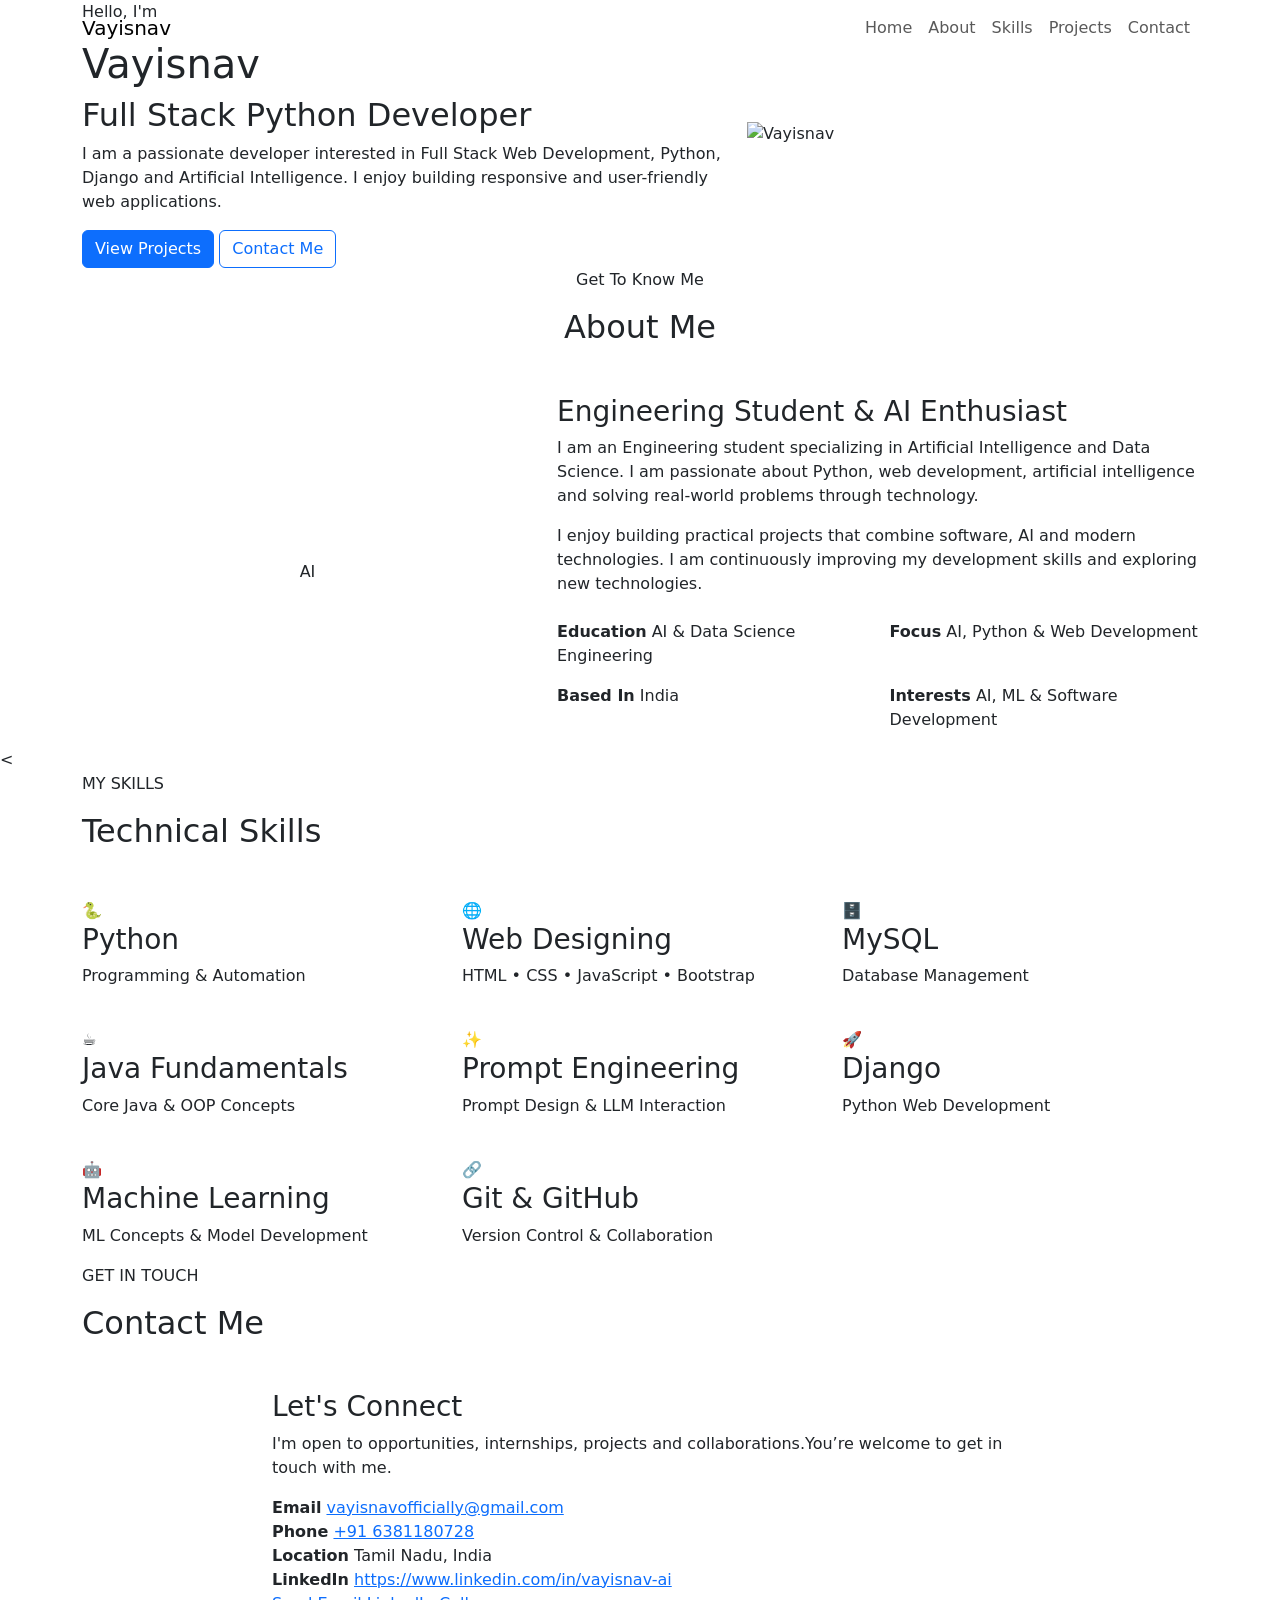
==== index.html @ ccfd6702 "Add files via upload" ====
<!DOCTYPE html>
<html lang="en">

<head>
    <meta charset="UTF-8">
    <meta name="viewport" content="width=device-width, initial-scale=1.0">

    <title>Vayisnav | Portfolio</title>

    <!-- Bootstrap CSS -->
    <link href="https://cdn.jsdelivr.net/npm/bootstrap@5.3.3/dist/css/bootstrap.min.css" rel="stylesheet">

    <!-- Your CSS -->
    <link rel="stylesheet" href="css/style.css">
</head>

<body>

    <!-- Portfolio content will come here -->


    <!-- Bootstrap JavaScript -->
    <script src="https://cdn.jsdelivr.net/npm/bootstrap@5.3.3/dist/js/bootstrap.bundle.min.js"></script>

    <!-- Your JavaScript -->
    <script src="js/script.js"></script>

</body>
    <!-- Navbar -->
<nav class="navbar navbar-expand-lg fixed-top">
    <div class="container">

        <!-- Logo / Name -->
        <a class="navbar-brand" href="#">
            Vayisnav
        </a>

        <!-- Mobile Menu Button -->
        <button class="navbar-toggler" type="button"
                data-bs-toggle="collapse"
                data-bs-target="#navbarNav">

            <span class="navbar-toggler-icon"></span>

        </button>

        <!-- Navigation Links -->
        <div class="collapse navbar-collapse" id="navbarNav">

            <ul class="navbar-nav ms-auto">

                <li class="nav-item">
                    <a class="nav-link" href="#home">Home</a>
                </li>

                <li class="nav-item">
                    <a class="nav-link" href="#about">About</a>
                </li>

                <li class="nav-item">
                    <a class="nav-link" href="#skills">Skills</a>
                </li>

                <li class="nav-item">
    <a class="nav-link" href="projects.html">
        Projects
    </a>
</li>

                <li class="nav-item">
                    <a class="nav-link" href="#contact">Contact</a>
                </li>

            </ul>

        </div>

    </div>
</nav>
<!-- Hero Section -->
<section class="hero-section">

    <div class="container">

        <div class="row align-items-center">

            <!-- Left Side -->

            <div class="col-lg-7">

                <p class="hero-subtitle">
                    Hello, I'm
                </p>

                <h1>
                    Vayisnav
                </h1>

                <h2>
                    Full Stack Python Developer
                </h2>

                <p class="hero-description">
                    I am a passionate developer interested in
                    Full Stack Web Development, Python, Django
                    and Artificial Intelligence. I enjoy building
                    responsive and user-friendly web applications.
                </p>

                <div class="hero-buttons">

                    <a href="projects.html" class="btn btn-primary">
                        View Projects
                    </a>

                    <a href="#contact" class="btn btn-outline-primary">
                        Contact Me
                    </a>

                </div>

            </div>


            <!-- Right Side - Photo -->

            <div class="col-lg-5">

                <div class="hero-image">

                    <img src="css/js/images/profile.JPG"
                         alt="Vayisnav"
                         class="profile-photo">

                </div>

            </div>

        </div>

    </div>

</section>
<!-- About Section -->
<section id="about" class="about-section">

    <div class="container">

        <!-- Section Heading -->
        <div class="section-heading text-center">
            <p class="section-subtitle">Get To Know Me</p>
            <h2>About Me</h2>
        </div>

        <div class="row align-items-center mt-5">

            <!-- About Image -->
            <div class="col-lg-5 text-center mb-4 mb-lg-0">

                <div class="about-image">
                    <div class="about-placeholder">
                        AI
                    </div>
                </div>

            </div>

            <!-- About Content -->
            <div class="col-lg-7">

                <h3>
                    Engineering Student & AI Enthusiast
                </h3>

                <p>
                    I am an Engineering student specializing in
                    Artificial Intelligence and Data Science.
                    I am passionate about Python, web development,
                    artificial intelligence and solving real-world
                    problems through technology.
                </p>

                <p>
                    I enjoy building practical projects that combine
                    software, AI and modern technologies. I am
                    continuously improving my development skills and
                    exploring new technologies.
                </p>

                <!-- Small Information Cards -->
                <div class="row mt-4">

                    <div class="col-md-6 mb-3">
                        <div class="about-info">
                            <strong>Education</strong>
                            <span>AI & Data Science Engineering</span>
                        </div>
                    </div>

                    <div class="col-md-6 mb-3">
                        <div class="about-info">
                            <strong>Focus</strong>
                            <span>AI, Python & Web Development</span>
                        </div>
                    </div>

                    <div class="col-md-6 mb-3">
                        <div class="about-info">
                            <strong>Based In</strong>
                            <span>India</span>
                        </div>
                    </div>

                    <div class="col-md-6 mb-3">
                        <div class="about-info">
                            <strong>Interests</strong>
                            <span>AI, ML & Software Development</span>
                        </div>
                    </div>

                </div>

            </div>

        </div>

    </div>

</section>
<<!-- Skills Section -->
<section id="skills" class="skills-section">

    <div class="container">

        <div class="section-title">
            <p>MY SKILLS</p>
            <h2>Technical Skills</h2>
            <span></span>
        </div>

        <div class="row g-4 mt-4">

            <!-- Python -->
            <div class="col-md-6 col-lg-4">
                <div class="skill-card">
                    <div class="skill-icon">🐍</div>
                    <h3>Python</h3>
                    <p>Programming & Automation</p>
                </div>
            </div>

            <!-- Web Designing -->
            <div class="col-md-6 col-lg-4">
                <div class="skill-card">
                    <div class="skill-icon">🌐</div>
                    <h3>Web Designing</h3>
                    <p>HTML • CSS • JavaScript • Bootstrap</p>
                </div>
            </div>

            <!-- MySQL -->
            <div class="col-md-6 col-lg-4">
                <div class="skill-card">
                    <div class="skill-icon">🗄️</div>
                    <h3>MySQL</h3>
                    <p>Database Management</p>
                </div>
            </div>

            <!-- Java Fundamentals -->
            <div class="col-md-6 col-lg-4">
                <div class="skill-card">
                    <div class="skill-icon">☕</div>
                    <h3>Java Fundamentals</h3>
                    <p>Core Java & OOP Concepts</p>
                </div>
            </div>

            <!-- Prompt Engineering -->
            <div class="col-md-6 col-lg-4">
                <div class="skill-card">
                    <div class="skill-icon">✨</div>
                    <h3>Prompt Engineering</h3>
                    <p>Prompt Design & LLM Interaction</p>
                </div>
            </div>

            <!-- Django -->
            <div class="col-md-6 col-lg-4">
                <div class="skill-card">
                    <div class="skill-icon">🚀</div>
                    <h3>Django</h3>
                    <p>Python Web Development</p>
                </div>
            </div>

            <!-- Machine Learning -->
            <div class="col-md-6 col-lg-4">
                <div class="skill-card">
                    <div class="skill-icon">🤖</div>
                    <h3>Machine Learning</h3>
                    <p>ML Concepts & Model Development</p>
                </div>
            </div>

            <!-- Git & GitHub -->
            <div class="col-md-6 col-lg-4">
                <div class="skill-card">
                    <div class="skill-icon">🔗</div>
                    <h3>Git & GitHub</h3>
                    <p>Version Control & Collaboration</p>
                </div>
            </div>

        </div>

    </div>

</section>
<!-- =========================
     CONTACT SECTION
========================= -->

<section id="contact" class="contact-section">

    <div class="container">

        <div class="section-title">

            <p>GET IN TOUCH</p>

            <h2>Contact Me</h2>

            <span></span>

        </div>


        <div class="row justify-content-center mt-5">

            <div class="col-lg-8">

                <div class="contact-card">

                    <h3>Let's Connect</h3>

                    <p>
                        I'm open to opportunities, internships,
                        projects and collaborations.You’re welcome to get in touch with me.
                    </p>


                    <div class="contact-details">

                        <div class="contact-item">

                            <strong>Email</strong>

                            <a href="vayisnavofficially@gmail.com">
                                vayisnavofficially@gmail.com
                            </a>

                        </div>


                        <div class="contact-item">

                            <strong>Phone</strong>

                            <a href="tel:+916381180728">
                                +91 6381180728
                            </a>

                        </div>


                        <div class="contact-item">

                            <strong>Location</strong>

                            <span>
                                Tamil Nadu, India
                            </span>

                        </div>


                        <div class="contact-item">

                            <strong>LinkedIn</strong>

                            <a href="https://www.linkedin.com/in/vayisnav-ai"
                               target="_blank"
                               rel="noopener noreferrer">
                                https://www.linkedin.com/in/vayisnav-ai
                            </a>

                        </div>

                    </div>


                    <div class="contact-buttons">

    <a href="mailto:vayisnavofficially@gmail.com"
       class="contact-btn">
        Send Email
    </a>

    <a href="https://www.linkedin.com/in/vayisnav-ai/"
       target="_blank"
       rel="noopener noreferrer"
       class="contact-btn outline">
        LinkedIn
    </a>

    <a href="tel:+916381180728"
       class="contact-btn outline">
        Call
    </a>

</div>

                </div>

            </div>

        </div>

    </div>

</section>
</body>
</html>
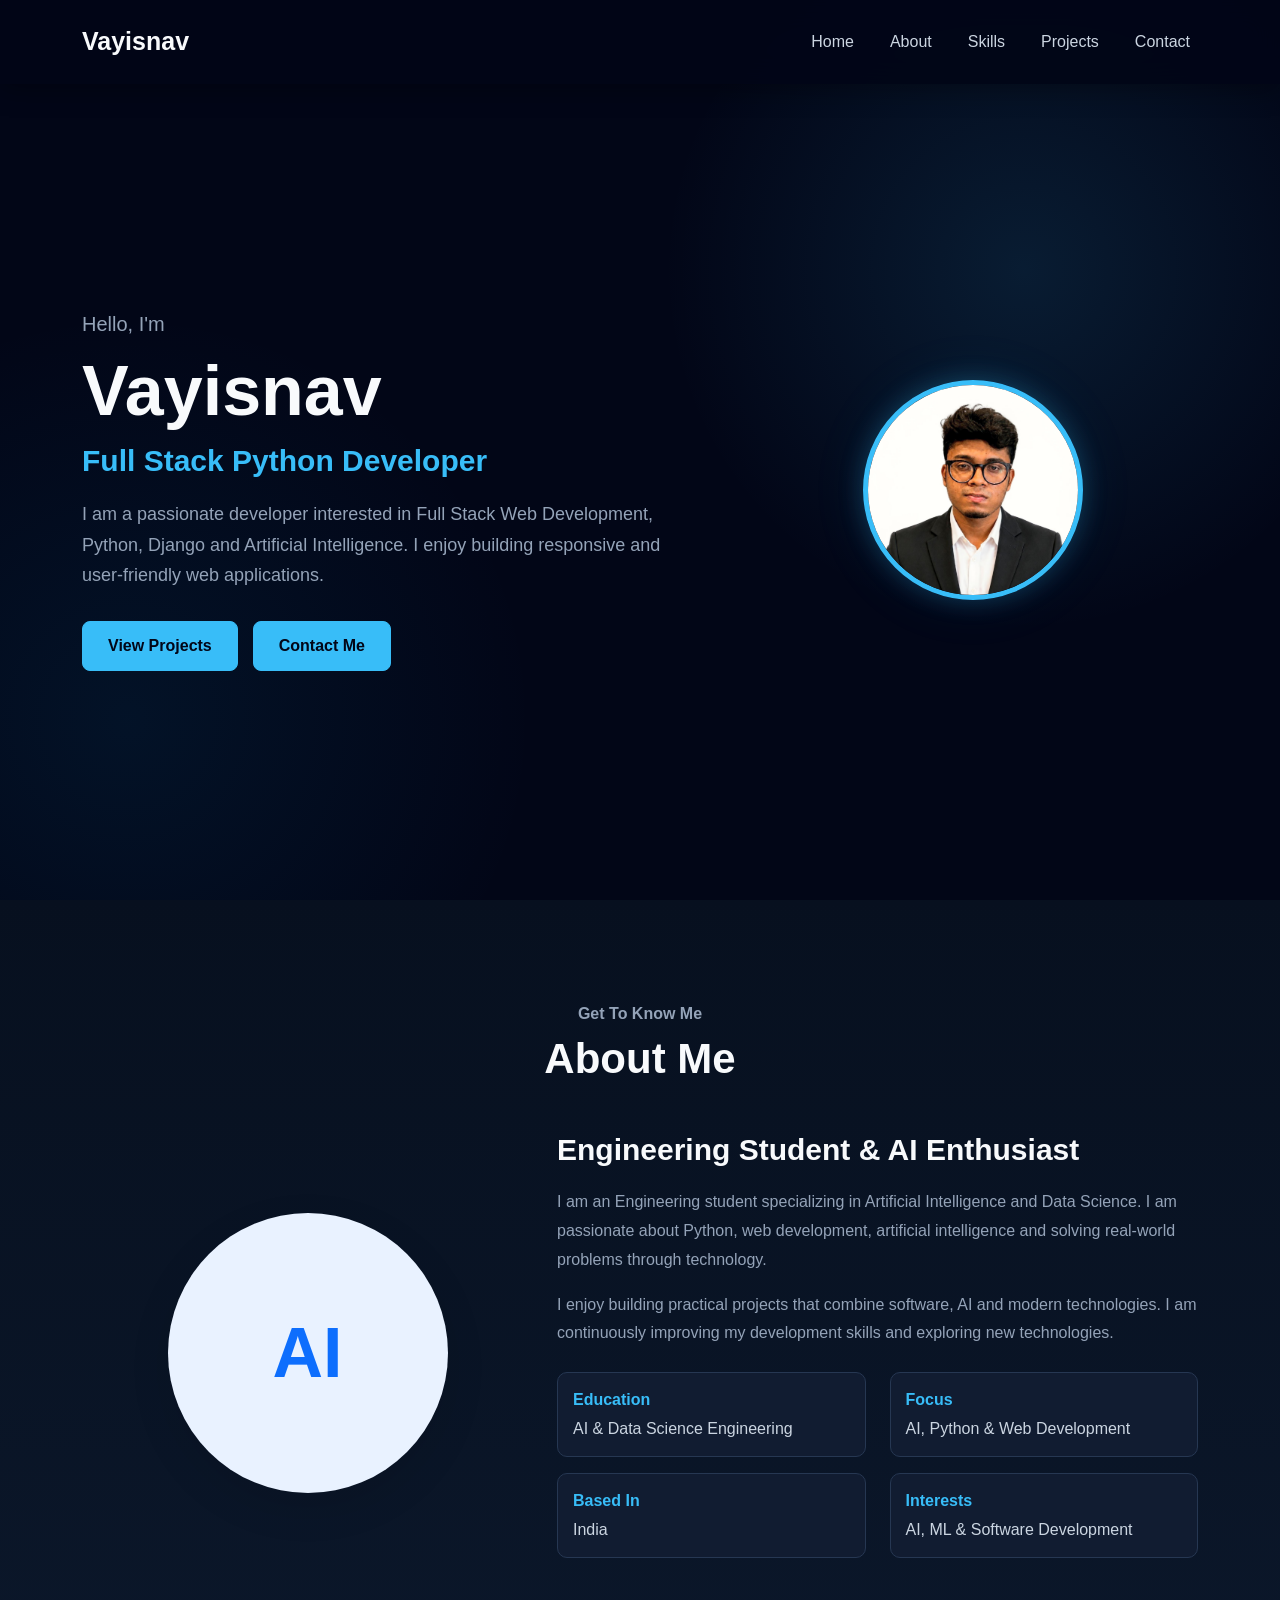
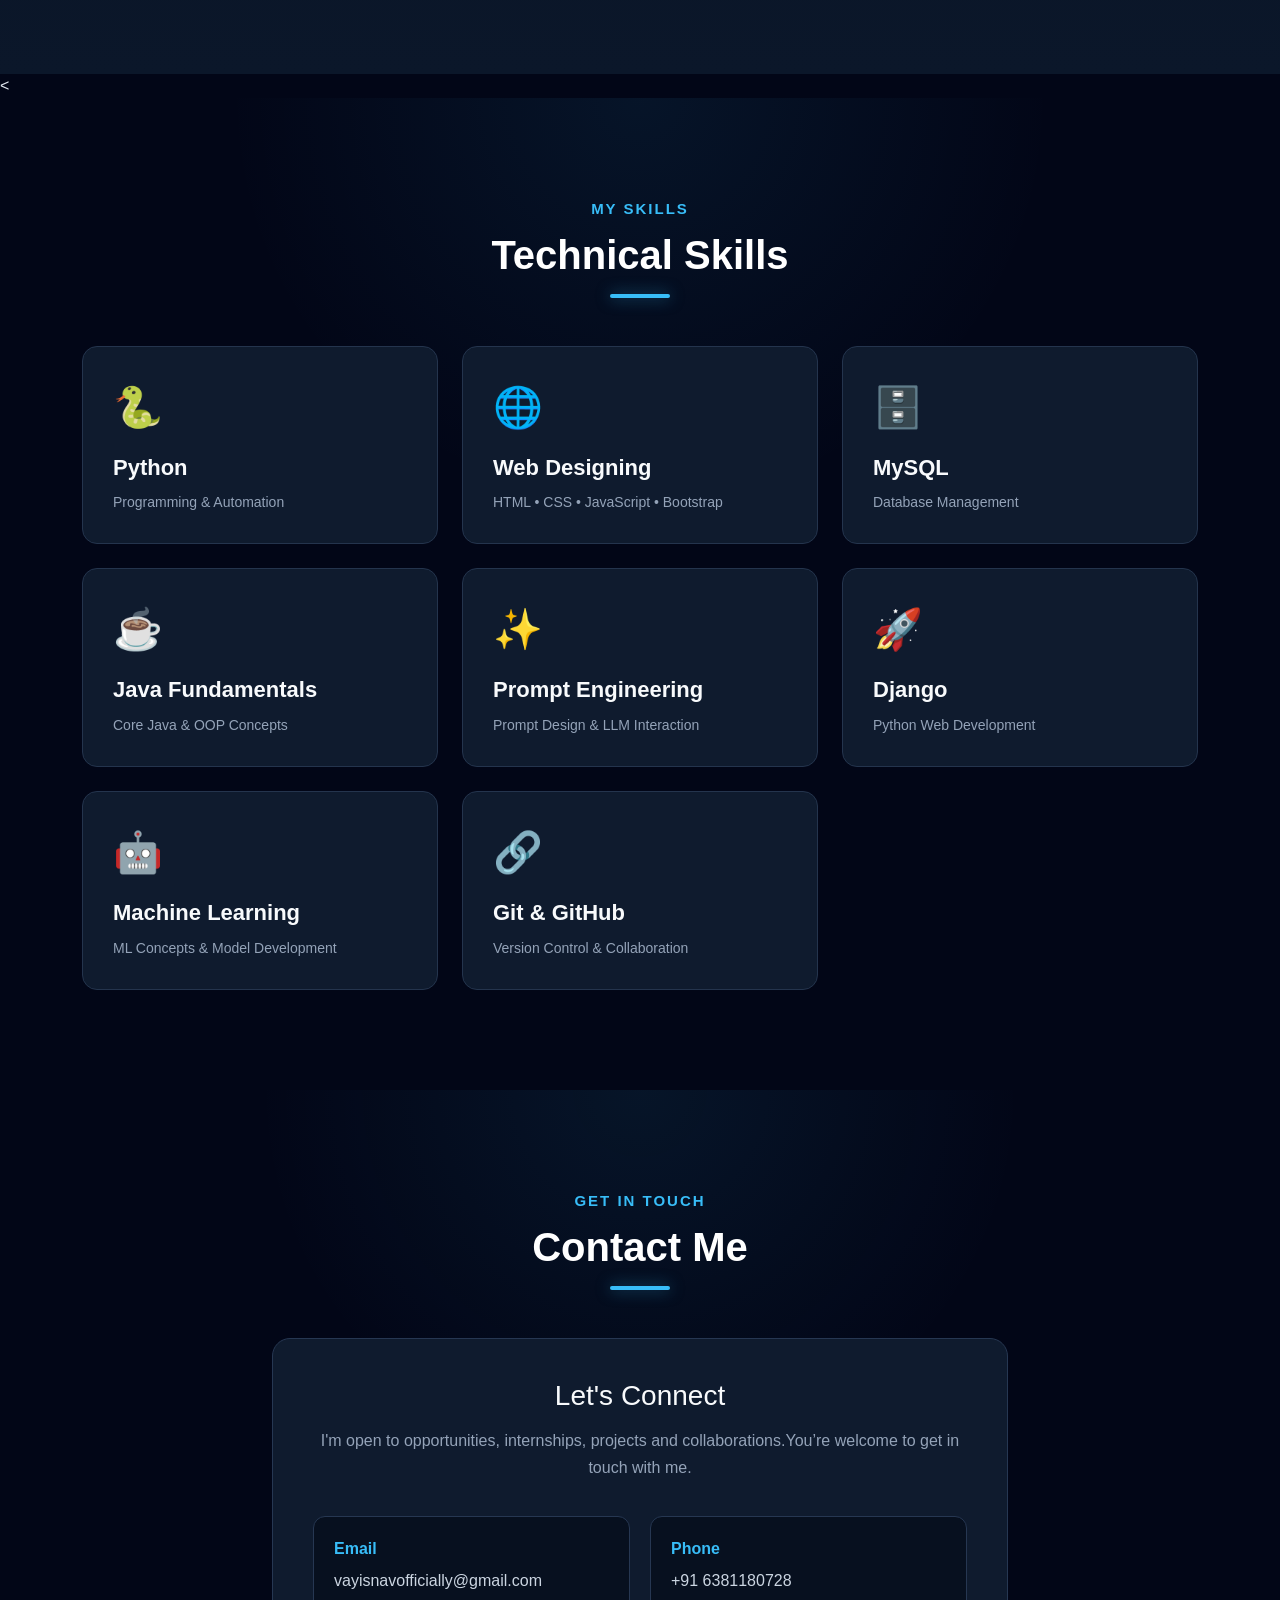
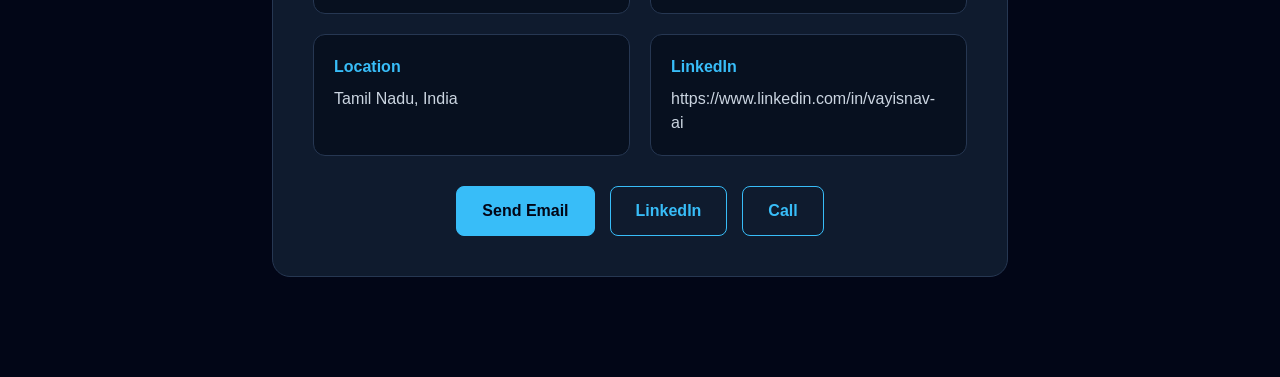
==== commit c56d0295: "Update index.html" ====
--- a/index.html
+++ b/index.html
@@ -128,7 +128,7 @@
 
                 <div class="hero-image">
 
-                    <img src="css/js/images/profile.JPG"
+                    <img src="images/profile.JPG"
                          alt="Vayisnav"
                          class="profile-photo">
 
@@ -431,4 +431,4 @@
 
 </section>
 </body>
-</html>+</html>
--- a/css/style.css
+++ b/css/style.css
@@ -0,0 +1,1897 @@
+/* General */
+body {
+    margin: 0;
+    padding: 0;
+    font-family: Arial, sans-serif;
+}
+
+/* Navbar */
+.navbar {
+    background-color: white;
+    padding: 15px 0;
+    box-shadow: 0 2px 10px rgba(0, 0, 0, 0.08);
+}
+
+/* Logo */
+.navbar-brand {
+    font-size: 25px;
+    font-weight: bold;
+}
+
+/* Navigation links */
+.nav-link {
+    font-size: 16px;
+    margin-left: 20px;
+    font-weight: 500;
+}
+/* =========================
+   HERO SECTION
+========================= */
+
+.hero-section {
+    min-height: 100vh;
+
+    display: flex;
+    align-items: center;
+
+    padding-top: 80px;
+
+    background-color: #f8f9fa;
+}
+
+.hero-subtitle {
+    font-size: 20px;
+    font-weight: 500;
+    margin-bottom: 10px;
+}
+
+.hero-section h1 {
+    font-size: 70px;
+    font-weight: 700;
+    margin-bottom: 10px;
+}
+
+.hero-section h2 {
+    font-size: 30px;
+    font-weight: 600;
+    margin-bottom: 20px;
+}
+
+.hero-description {
+    max-width: 600px;
+
+    font-size: 18px;
+    line-height: 1.7;
+
+    color: #555;
+
+    margin-bottom: 30px;
+}
+
+.hero-buttons {
+    display: flex;
+    gap: 15px;
+}
+
+.hero-buttons .btn {
+    padding: 12px 25px;
+    border-radius: 8px;
+}
+/* =========================
+   ABOUT SECTION
+========================= */
+
+.about-section {
+    padding: 100px 0;
+    background-color: #ffffff;
+}
+
+/* Section heading */
+
+.section-heading {
+    margin-bottom: 20px;
+}
+
+.section-subtitle {
+    color: #0d6efd;
+    font-size: 16px;
+    font-weight: 600;
+    margin-bottom: 5px;
+}
+
+.section-heading h2 {
+    font-size: 42px;
+    font-weight: 700;
+}
+
+/* About image */
+
+.about-image {
+    display: flex;
+    justify-content: center;
+    align-items: center;
+}
+
+.about-placeholder {
+    width: 280px;
+    height: 280px;
+
+    display: flex;
+    justify-content: center;
+    align-items: center;
+
+    border-radius: 50%;
+
+    background-color: #e9f2ff;
+
+    font-size: 70px;
+    font-weight: 700;
+
+    color: #0d6efd;
+
+    box-shadow: 0 15px 40px rgba(0, 0, 0, 0.10);
+}
+
+/* About content */
+
+.about-section h3 {
+    font-size: 30px;
+    font-weight: 700;
+    margin-bottom: 20px;
+}
+
+.about-section p {
+    color: #555;
+    line-height: 1.8;
+    font-size: 16px;
+}
+
+/* Information cards */
+
+.about-info {
+    padding: 15px;
+
+    border-radius: 10px;
+
+    background-color: #f8f9fa;
+
+    transition: 0.3s;
+}
+
+.about-info:hover {
+    transform: translateY(-5px);
+
+    box-shadow: 0 8px 20px rgba(0, 0, 0, 0.08);
+}
+
+.about-info strong {
+    display: block;
+    margin-bottom: 5px;
+}
+
+.about-info span {
+    color: #666;
+}
+/* ============================= */
+/* Skills Section */
+/* ============================= */
+
+.skills-section {
+    padding: 100px 0;
+    background: #0f172a;
+}
+
+/* Section Heading */
+
+.section-title {
+    text-align: center;
+}
+
+.section-title p {
+    color: #38bdf8;
+    font-size: 15px;
+    font-weight: bold;
+    letter-spacing: 2px;
+    margin-bottom: 10px;
+}
+
+.section-title h2 {
+    color: white;
+    font-size: 40px;
+    font-weight: bold;
+}
+
+.section-title span {
+    display: block;
+    width: 60px;
+    height: 4px;
+    background: #38bdf8;
+    margin: 15px auto;
+    border-radius: 5px;
+}
+
+
+/* ============================= */
+/* Skill Cards */
+/* ============================= */
+
+.skill-card {
+    height: 100%;
+    padding: 30px;
+    background: #172033;
+    border: 1px solid #263449;
+    border-radius: 15px;
+    transition: all 0.4s ease;
+    position: relative;
+    overflow: hidden;
+}
+
+
+/* Hover Effect */
+
+.skill-card:hover {
+    transform: translateY(-10px);
+    border-color: #38bdf8;
+    box-shadow: 0 10px 30px rgba(56, 189, 248, 0.15);
+}
+
+
+/* Icon */
+
+.skill-icon {
+    font-size: 40px;
+    margin-bottom: 18px;
+}
+
+
+/* Skill Name */
+
+.skill-card h3 {
+    color: white;
+    font-size: 22px;
+    font-weight: 600;
+    margin-bottom: 10px;
+}
+
+
+/* Description */
+
+.skill-card p {
+    color: #94a3b8;
+    font-size: 14px;
+    line-height: 1.6;
+    margin-bottom: 0;
+}
+
+
+/* ============================= */
+/* Responsive Design */
+/* ============================= */
+
+@media (max-width: 768px) {
+
+    .skills-section {
+        padding: 70px 20px;
+    }
+
+    .section-title h2 {
+        font-size: 32px;
+    }
+
+    .skill-card {
+        padding: 25px;
+    }
+
+}
+/* ============================= */
+/* Projects Section */
+/* ============================= */
+
+.projects-section {
+    padding: 100px 0;
+    background: #111827;
+}
+
+
+/* Project Card */
+
+.project-card {
+    height: 100%;
+    background: #172033;
+    border: 1px solid #263449;
+    border-radius: 18px;
+    overflow: hidden;
+    transition: all 0.4s ease;
+}
+
+.project-card:hover {
+    transform: translateY(-12px);
+    border-color: #38bdf8;
+    box-shadow: 0 15px 40px rgba(56, 189, 248, 0.15);
+}
+
+
+/* Project Image */
+
+.project-image {
+    height: 200px;
+    background: linear-gradient(
+        135deg,
+        #1e293b,
+        #0f172a
+    );
+
+    display: flex;
+    align-items: center;
+    justify-content: center;
+}
+
+
+/* Project Number */
+
+.project-number {
+    font-size: 70px;
+    font-weight: bold;
+    color: rgba(56, 189, 248, 0.15);
+    transition: 0.4s ease;
+}
+
+.project-card:hover .project-number {
+    color: rgba(56, 189, 248, 0.5);
+    transform: scale(1.1);
+}
+
+
+/* Project Content */
+
+.project-content {
+    padding: 25px;
+}
+
+.project-content h3 {
+    color: white;
+    font-size: 22px;
+    margin-bottom: 12px;
+}
+
+.project-content p {
+    color: #94a3b8;
+    font-size: 14px;
+    line-height: 1.7;
+}
+
+
+/* Technologies */
+
+.project-tech {
+    display: flex;
+    flex-wrap: wrap;
+    gap: 8px;
+    margin-top: 20px;
+}
+
+.project-tech span {
+    padding: 6px 12px;
+    background: #0f172a;
+    color: #38bdf8;
+    border-radius: 20px;
+    font-size: 12px;
+    border: 1px solid #263449;
+}
+
+
+/* Mobile */
+
+@media (max-width: 768px) {
+
+    .projects-section {
+        padding: 70px 20px;
+    }
+
+    .project-image {
+        height: 170px;
+    }
+
+}
+/* ============================= */
+/* Projects Page */
+/* ============================= */
+/* ============================= */
+/* PROJECTS PAGE */
+/* ============================= */
+
+.projects-page {
+    min-height: 100vh;
+    padding: 130px 0 80px;
+    background: #0b1120;
+    color: white;
+}
+
+/* ============================= */
+/* PROJECTS HEADING */
+/* ============================= */
+
+.projects-heading {
+    text-align: center;
+    margin-bottom: 60px;
+}
+
+.projects-label {
+    color: #38bdf8;
+    font-size: 15px;
+    font-weight: 700;
+    letter-spacing: 3px;
+    margin-bottom: 12px;
+}
+
+.projects-heading h1 {
+    color: #f8fafc;
+    font-size: 52px;
+    font-weight: 700;
+    margin-bottom: 15px;
+}
+
+.projects-heading span {
+    display: block;
+    width: 70px;
+    height: 4px;
+    background: #38bdf8;
+    margin: 20px auto;
+    border-radius: 10px;
+}
+
+.projects-intro {
+    max-width: 700px;
+    margin: 0 auto;
+    color: #94a3b8;
+    font-size: 17px;
+    line-height: 1.7;
+}
+
+/* ============================= */
+/* PROJECT CARD */
+/* ============================= */
+
+.project-card {
+    height: 100%;
+    background: #111c31;
+    border: 1px solid #263752;
+    border-radius: 20px;
+    overflow: hidden;
+    transition: all 0.4s ease;
+    position: relative;
+}
+
+/* Hover */
+
+.project-card:hover {
+    transform: translateY(-12px);
+    border-color: #38bdf8;
+    box-shadow: 0 20px 50px rgba(56, 189, 248, 0.15);
+}
+
+/* ============================= */
+/* PROJECT TOP */
+/* ============================= */
+
+.project-image {
+    height: 190px;
+    background: linear-gradient(
+        135deg,
+        #17243a,
+        #0f172a
+    );
+
+    display: flex;
+    align-items: center;
+    justify-content: center;
+
+    position: relative;
+    overflow: hidden;
+}
+
+/* Glow */
+
+.project-image::before {
+    content: "";
+    position: absolute;
+    width: 180px;
+    height: 180px;
+    background: #38bdf8;
+    opacity: 0.08;
+    border-radius: 50%;
+    filter: blur(30px);
+    transition: 0.4s ease;
+}
+
+.project-card:hover .project-image::before {
+    transform: scale(1.5);
+    opacity: 0.15;
+}
+
+/* Number */
+
+.project-number {
+    font-size: 80px;
+    font-weight: 800;
+    color: rgba(56, 189, 248, 0.18);
+    transition: 0.4s ease;
+    position: relative;
+    z-index: 2;
+}
+
+.project-card:hover .project-number {
+    color: rgba(56, 189, 248, 0.6);
+    transform: scale(1.1);
+}
+
+/* ============================= */
+/* PROJECT CONTENT */
+/* ============================= */
+
+.project-content {
+    padding: 30px;
+}
+
+.project-content h2 {
+    color: #f8fafc;
+    font-size: 25px;
+    font-weight: 600;
+    margin-bottom: 15px;
+}
+
+.project-content p {
+    color: #94a3b8;
+    font-size: 15px;
+    line-height: 1.8;
+    margin-bottom: 0;
+}
+
+/* ============================= */
+/* TECHNOLOGIES */
+/* ============================= */
+
+.project-tech {
+    display: flex;
+    flex-wrap: wrap;
+    gap: 9px;
+    margin-top: 22px;
+}
+
+.project-tech span {
+    padding: 7px 13px;
+    background: #0b1426;
+    color: #38bdf8;
+    border: 1px solid #263752;
+    border-radius: 25px;
+    font-size: 12px;
+    transition: 0.3s ease;
+}
+
+.project-tech span:hover {
+    background: #38bdf8;
+    color: #0b1120;
+    border-color: #38bdf8;
+    transform: translateY(-3px);
+}
+
+/* ============================= */
+/* NAVBAR */
+/* ============================= */
+
+.navbar {
+    background: rgba(255, 255, 255, 0.96);
+    backdrop-filter: blur(10px);
+    padding: 18px 0;
+    box-shadow: 0 2px 15px rgba(0, 0, 0, 0.08);
+    z-index: 1000;
+}
+
+.navbar-brand {
+    font-size: 25px;
+    font-weight: 700;
+    color: #111827 !important;
+}
+
+.navbar-brand span {
+    color: #38bdf8;
+}
+
+.nav-link {
+    font-size: 16px;
+    margin-left: 20px;
+    font-weight: 500;
+    color: #374151 !important;
+    transition: 0.3s ease;
+}
+
+.nav-link:hover,
+.nav-link.active {
+    color: #0ea5e9 !important;
+}
+
+/* ============================= */
+/* RESPONSIVE */
+/* ============================= */
+
+@media (max-width: 768px) {
+
+    .projects-page {
+        padding: 110px 20px 60px;
+    }
+
+    .projects-heading {
+        margin-bottom: 40px;
+    }
+
+    .projects-heading h1 {
+        font-size: 38px;
+    }
+
+    .projects-intro {
+        font-size: 15px;
+    }
+
+    .project-image {
+        height: 160px;
+    }
+
+    .project-number {
+        font-size: 65px;
+    }
+
+    .project-content {
+        padding: 25px;
+    }
+
+    .project-content h2 {
+        font-size: 22px;
+    }
+}
+/* Clickable project cards */
+
+.project-link {
+    text-decoration: none;
+    color: inherit;
+    display: block;
+}
+
+.project-link:hover {
+    color: inherit;
+}
+
+.project-link .project-card {
+    cursor: pointer;
+}
+/* =================================
+   PROJECT DETAIL PAGE
+================================= */
+
+.project-details {
+    min-height: 100vh;
+    padding: 140px 0 80px;
+    background: #0b1120;
+    color: white;
+}
+
+.project-detail-header {
+    text-align: center;
+    margin-bottom: 70px;
+}
+
+.project-label {
+    color: #38bdf8;
+    font-size: 14px;
+    font-weight: 700;
+    letter-spacing: 3px;
+}
+
+.project-detail-header h1 {
+    font-size: 60px;
+    font-weight: 700;
+    margin: 15px 0;
+    color: #f8fafc;
+}
+
+.project-detail-header p:last-child {
+    color: #94a3b8;
+    font-size: 20px;
+}
+
+
+/* Detail Sections */
+
+.detail-section {
+    background: #111c31;
+    border: 1px solid #263449;
+    border-radius: 18px;
+    padding: 35px;
+    margin-bottom: 30px;
+    transition: 0.4s ease;
+}
+
+.detail-section:hover {
+    transform: translateY(-5px);
+    border-color: #38bdf8;
+    box-shadow: 0 15px 40px rgba(56, 189, 248, 0.08);
+}
+
+.detail-section h2 {
+    color: #38bdf8;
+    font-size: 27px;
+    margin-bottom: 20px;
+}
+
+.detail-section p {
+    color: #94a3b8;
+    font-size: 16px;
+    line-height: 1.8;
+}
+
+
+/* Features */
+
+.detail-section ul {
+    padding-left: 20px;
+}
+
+.detail-section li {
+    color: #cbd5e1;
+    margin-bottom: 12px;
+}
+
+
+/* Technologies */
+
+.detail-tech {
+    display: flex;
+    flex-wrap: wrap;
+    gap: 10px;
+}
+
+.detail-tech span {
+    padding: 8px 15px;
+    border: 1px solid #263449;
+    border-radius: 25px;
+    color: #38bdf8;
+    background: #0b1426;
+    transition: 0.3s;
+}
+
+.detail-tech span:hover {
+    background: #38bdf8;
+    color: #0b1120;
+}
+
+
+/* Process */
+
+.process {
+    display: grid;
+    grid-template-columns: repeat(2, 1fr);
+    gap: 25px;
+}
+
+.process > div {
+    padding: 25px;
+    background: #0b1426;
+    border: 1px solid #263449;
+    border-radius: 15px;
+}
+
+.process strong {
+    color: #38bdf8;
+    font-size: 25px;
+}
+
+.process h3 {
+    color: white;
+    margin: 10px 0;
+    font-size: 20px;
+}
+
+
+/* Back button */
+
+.back-projects {
+    display: inline-block;
+    margin-top: 20px;
+    padding: 12px 22px;
+    border: 1px solid #38bdf8;
+    border-radius: 25px;
+    color: #38bdf8;
+    text-decoration: none;
+    transition: 0.3s;
+}
+
+.back-projects:hover {
+    background: #38bdf8;
+    color: #0b1120;
+}
+
+
+/* Mobile */
+
+@media (max-width: 768px) {
+
+    .project-detail-header h1 {
+        font-size: 42px;
+    }
+
+    .process {
+        grid-template-columns: 1fr;
+    }
+
+    .detail-section {
+        padding: 25px;
+    }
+
+}
+/* =================================
+   PROJECT CARD ANIMATION
+================================= */
+
+.project-link {
+    display: block;
+    text-decoration: none;
+    color: inherit;
+}
+
+.project-link:hover {
+    color: inherit;
+    text-decoration: none;
+}
+
+.projects-page .project-card {
+    height: 100%;
+    background: #172033;
+    border: 1px solid #263449;
+    border-radius: 20px;
+    overflow: hidden;
+    transition: transform 0.4s ease,
+                box-shadow 0.4s ease,
+                border-color 0.4s ease;
+    cursor: pointer;
+}
+
+.projects-page .project-card:hover {
+    transform: translateY(-12px);
+    border-color: #38bdf8;
+    box-shadow: 0 20px 45px rgba(56, 189, 248, 0.18);
+}
+
+
+/* Project image */
+
+.projects-page .project-image {
+    height: 190px;
+    background: linear-gradient(
+        135deg,
+        #1e293b,
+        #0f172a
+    );
+
+    display: flex;
+    align-items: center;
+    justify-content: center;
+
+    position: relative;
+    overflow: hidden;
+}
+
+
+/* Glow animation */
+
+.projects-page .project-image::before {
+    content: "";
+    position: absolute;
+
+    width: 180px;
+    height: 180px;
+
+    border-radius: 50%;
+
+    background: #38bdf8;
+
+    opacity: 0.08;
+
+    filter: blur(30px);
+
+    transition: all 0.5s ease;
+}
+
+.projects-page .project-card:hover
+.project-image::before {
+    transform: scale(1.6);
+    opacity: 0.2;
+}
+
+
+/* Project number */
+
+.projects-page .project-number {
+    position: relative;
+    z-index: 2;
+
+    font-size: 80px;
+    font-weight: 800;
+
+    color: rgba(56, 189, 248, 0.18);
+
+    transition: all 0.5s ease;
+}
+
+.projects-page .project-card:hover
+.project-number {
+    color: rgba(56, 189, 248, 0.6);
+    transform: scale(1.12);
+}
+
+
+/* Project title */
+
+.projects-page .project-content h2 {
+    transition: color 0.3s ease;
+}
+
+.projects-page .project-card:hover
+.project-content h2 {
+    color: #38bdf8;
+}
+
+
+/* Technology animation */
+
+.projects-page .project-tech span {
+    transition: all 0.3s ease;
+}
+
+.projects-page .project-card:hover
+.project-tech span {
+    transform: translateY(-3px);
+}
+/* Make all project cards equal height */
+
+.projects-page .project-card {
+    height: 100%;
+    display: flex;
+    flex-direction: column;
+}
+
+.projects-page .project-content {
+    flex: 1;
+}
+
+/* Keep project cards visually consistent */
+
+.projects-page .project-image {
+    height: 200px;
+    flex-shrink: 0;
+}
+
+.projects-page .project-content {
+    min-height: 280px;
+}
+
+/* Project 3 technology tags */
+
+.projects-page .project-tech {
+    display: flex;
+    flex-wrap: wrap;
+    gap: 8px;
+}
+/* =========================================
+   PROJECT 3 ONLY - HEART DISEASE
+   Same animation as Project 1 & 2
+========================================= */
+
+/* Project 3 card */
+.projects-page .row > .col-md-6:nth-child(3) .project-card {
+    height: 100%;
+    min-height: 520px;
+    background: #172033;
+    border: 1px solid #263449;
+    border-radius: 20px;
+    overflow: hidden;
+    transition: transform 0.4s ease,
+                box-shadow 0.4s ease,
+                border-color 0.4s ease;
+    cursor: pointer;
+}
+
+/* Project 3 hover animation */
+.projects-page .row > .col-md-6:nth-child(3) .project-card:hover {
+    transform: translateY(-12px);
+    border-color: #38bdf8;
+    box-shadow: 0 20px 45px rgba(56, 189, 248, 0.18);
+}
+
+/* Project 3 top image */
+.projects-page .row > .col-md-6:nth-child(3) .project-image {
+    height: 200px;
+    background: linear-gradient(
+        135deg,
+        #1e293b,
+        #0f172a
+    );
+
+    display: flex;
+    align-items: center;
+    justify-content: center;
+
+    position: relative;
+    overflow: hidden;
+}
+
+/* Project 3 glow animation */
+.projects-page .row > .col-md-6:nth-child(3) .project-image::before {
+    content: "";
+    position: absolute;
+
+    width: 180px;
+    height: 180px;
+
+    border-radius: 50%;
+
+    background: #38bdf8;
+    opacity: 0.08;
+
+    filter: blur(30px);
+
+    transition: all 0.5s ease;
+}
+
+/* Glow expands on hover */
+.projects-page .row > .col-md-6:nth-child(3) .project-card:hover
+.project-image::before {
+    transform: scale(1.6);
+    opacity: 0.2;
+}
+
+/* Project 3 number */
+.projects-page .row > .col-md-6:nth-child(3) .project-number {
+    position: relative;
+    z-index: 2;
+
+    font-size: 80px;
+    font-weight: 800;
+
+    color: rgba(56, 189, 248, 0.18);
+
+    transition: all 0.5s ease;
+}
+
+/* Number animation */
+.projects-page .row > .col-md-6:nth-child(3) .project-card:hover
+.project-number {
+    color: rgba(56, 189, 248, 0.6);
+    transform: scale(1.12);
+}
+
+/* Project 3 title animation */
+.projects-page .row > .col-md-6:nth-child(3) .project-content h2 {
+    color: #f8fafc;
+    transition: color 0.3s ease;
+}
+
+.projects-page .row > .col-md-6:nth-child(3) .project-card:hover
+.project-content h2 {
+    color: #38bdf8;
+}
+
+/* Project 3 technology animation */
+.projects-page .row > .col-md-6:nth-child(3) .project-tech span {
+    transition: all 0.3s ease;
+}
+
+.projects-page .row > .col-md-6:nth-child(3) .project-card:hover
+.project-tech span {
+    transform: translateY(-3px);
+}
+
+/* Project 3 content */
+.projects-page .row > .col-md-6:nth-child(3) .project-content {
+    padding: 30px;
+    min-height: 280px;
+}
+
+/* Project 3 title */
+.projects-page .row > .col-md-6:nth-child(3) .project-content h2 {
+    font-size: 25px;
+    font-weight: 600;
+    margin-bottom: 15px;
+}
+
+/* Project 3 description */
+.projects-page .row > .col-md-6:nth-child(3) .project-content p {
+    color: #94a3b8;
+    font-size: 15px;
+    line-height: 1.8;
+}
+
+/* Project 3 technology tags */
+.projects-page .row > .col-md-6:nth-child(3) .project-tech {
+    display: flex;
+    flex-wrap: wrap;
+    gap: 9px;
+    margin-top: 22px;
+}
+
+.projects-page .row > .col-md-6:nth-child(3) .project-tech span {
+    padding: 7px 13px;
+    background: #0b1426;
+    color: #38bdf8;
+    border: 1px solid #263752;
+    border-radius: 25px;
+    font-size: 12px;
+}
+
+/* Mobile */
+@media (max-width: 768px) {
+
+    .projects-page .row > .col-md-6:nth-child(3) .project-image {
+        height: 160px;
+    }
+
+    .projects-page .row > .col-md-6:nth-child(3) .project-number {
+        font-size: 65px;
+    }
+
+    .projects-page .row > .col-md-6:nth-child(3) .project-content {
+        padding: 25px;
+    }
+
+}
+/* =================================
+   PROJECT CARD ANIMATION
+================================= */
+
+.project-link {
+    display: block;
+    height: 100%;
+    text-decoration: none;
+    color: inherit;
+}
+
+.project-link:hover {
+    text-decoration: none;
+    color: inherit;
+}
+
+.projects-page .project-card {
+    height: 100%;
+    cursor: pointer;
+    transition:
+        transform 0.4s ease,
+        box-shadow 0.4s ease,
+        border-color 0.4s ease;
+
+    will-change: transform;
+}
+
+.projects-page .project-card:hover {
+    transform: translateY(-12px);
+    border-color: #38bdf8;
+    box-shadow:
+        0 20px 45px rgba(56, 189, 248, 0.20);
+}
+
+
+/* Number animation */
+
+.projects-page .project-number {
+    transition:
+        transform 0.5s ease,
+        color 0.5s ease;
+}
+
+.projects-page .project-card:hover .project-number {
+    transform: scale(1.15);
+    color: rgba(56, 189, 248, 0.55);
+}
+
+
+/* Image glow */
+
+.projects-page .project-image {
+    position: relative;
+    overflow: hidden;
+}
+
+.projects-page .project-image::before {
+    content: "";
+    position: absolute;
+
+    width: 180px;
+    height: 180px;
+
+    border-radius: 50%;
+
+    background: #38bdf8;
+
+    opacity: 0;
+    filter: blur(45px);
+
+    transition:
+        opacity 0.5s ease,
+        transform 0.5s ease;
+}
+
+.projects-page .project-card:hover
+.project-image::before {
+
+    opacity: 0.15;
+    transform: scale(1.4);
+}
+/* =========================
+   CONTACT SECTION
+========================= */
+
+html {
+    scroll-behavior: smooth;
+}
+
+.contact-section {
+    padding: 100px 0;
+    background: #0f172a;
+}
+
+
+/* Heading */
+
+.contact-section .section-title {
+    text-align: center;
+}
+
+.contact-section .section-title p {
+    color: #38bdf8;
+    font-size: 15px;
+    font-weight: bold;
+    letter-spacing: 2px;
+    margin-bottom: 10px;
+}
+
+.contact-section .section-title h2 {
+    color: white;
+    font-size: 40px;
+    font-weight: bold;
+}
+
+.contact-section .section-title span {
+    display: block;
+    width: 60px;
+    height: 4px;
+    background: #38bdf8;
+    margin: 15px auto;
+    border-radius: 5px;
+}
+
+
+/* Contact Card */
+
+.contact-card {
+    background: #172033;
+    border: 1px solid #263449;
+    border-radius: 18px;
+    padding: 40px;
+    text-align: center;
+    transition: all 0.4s ease;
+}
+
+.contact-card:hover {
+    transform: translateY(-8px);
+    border-color: #38bdf8;
+    box-shadow: 0 15px 40px rgba(56, 189, 248, 0.15);
+}
+
+
+/* Heading */
+
+.contact-card h3 {
+    color: white;
+    font-size: 28px;
+    margin-bottom: 15px;
+}
+
+.contact-card > p {
+    color: #94a3b8;
+    line-height: 1.7;
+    margin-bottom: 35px;
+}
+
+
+/* Contact Details */
+
+.contact-details {
+    display: grid;
+    grid-template-columns: repeat(2, 1fr);
+    gap: 20px;
+    text-align: left;
+}
+
+.contact-item {
+    background: #0f172a;
+    border: 1px solid #263449;
+    border-radius: 12px;
+    padding: 20px;
+    transition: 0.3s ease;
+}
+
+.contact-item:hover {
+    border-color: #38bdf8;
+    transform: translateY(-5px);
+}
+
+.contact-item strong {
+    display: block;
+    color: #38bdf8;
+    margin-bottom: 8px;
+}
+
+.contact-item span,
+.contact-item a {
+    color: #e2e8f0;
+    text-decoration: none;
+}
+
+.contact-item a:hover {
+    color: #38bdf8;
+}
+
+
+/* Buttons */
+
+.contact-buttons {
+    display: flex;
+    justify-content: center;
+    gap: 15px;
+    margin-top: 30px;
+}
+
+.contact-btn {
+    padding: 12px 25px;
+    background: #38bdf8;
+    color: #0f172a;
+    border-radius: 8px;
+    text-decoration: none;
+    font-weight: 600;
+    transition: 0.3s ease;
+}
+
+.contact-btn:hover {
+    transform: translateY(-3px);
+    box-shadow: 0 8px 20px rgba(56, 189, 248, 0.25);
+    color: #0f172a;
+}
+
+.contact-btn.outline {
+    background: transparent;
+    color: #38bdf8;
+    border: 1px solid #38bdf8;
+}
+
+.contact-btn.outline:hover {
+    background: #38bdf8;
+    color: #0f172a;
+}
+
+
+/* Mobile */
+
+@media (max-width: 768px) {
+
+    .contact-section {
+        padding: 70px 20px;
+    }
+
+    .contact-section .section-title h2 {
+        font-size: 32px;
+    }
+
+    .contact-card {
+        padding: 25px;
+    }
+
+    .contact-details {
+        grid-template-columns: 1fr;
+    }
+
+    .contact-buttons {
+        flex-direction: column;
+    }
+
+}
+/* =========================
+   HERO PROFILE IMAGE
+========================= */
+
+.hero-image {
+    display: flex;
+    justify-content: center;
+    align-items: center;
+}
+
+.profile-photo {
+    width: 220px;
+    height: 220px;
+
+    object-fit: cover;
+
+    border-radius: 50%;
+
+    border: 5px solid #38bdf8;
+
+    box-shadow:
+        0 0 30px rgba(56, 189, 248, 0.25);
+
+    transition: all 0.5s ease;
+}
+
+
+/* Hover Animation */
+
+.profile-photo:hover {
+    transform: scale(1.05);
+
+    box-shadow:
+        0 0 50px rgba(56, 189, 248, 0.45);
+}
+
+
+/* Floating Animation */
+
+.hero-image {
+    animation: profileFloat 4s ease-in-out infinite;
+}
+
+@keyframes profileFloat {
+
+    0% {
+        transform: translateY(0);
+    }
+
+    50% {
+        transform: translateY(-12px);
+    }
+
+    100% {
+        transform: translateY(0);
+    }
+
+}
+
+
+/* Mobile */
+
+@media (max-width: 768px) {
+
+    .hero-section {
+        text-align: center;
+    }
+
+    .hero-buttons {
+        justify-content: center;
+    }
+
+    .hero-image {
+        margin-top: 50px;
+    }
+
+    .profile-photo {
+        width: 260px;
+        height: 260px;
+    }
+
+}
+/* =========================================
+   NEW DARK COLOR THEME
+   Only changes colors - layout stays same
+========================================= */
+
+/* Main page */
+body {
+    background: #020617;
+    color: #e2e8f0;
+}
+
+/* Navbar */
+.navbar {
+    background: rgba(2, 6, 23, 0.92);
+    backdrop-filter: blur(15px);
+    box-shadow: 0 4px 25px rgba(0, 0, 0, 0.35);
+}
+
+.navbar-brand {
+    color: #f8fafc !important;
+}
+
+.navbar-brand span {
+    color: #38bdf8;
+}
+
+.nav-link {
+    color: #cbd5e1 !important;
+}
+
+.nav-link:hover,
+.nav-link.active {
+    color: #38bdf8 !important;
+}
+
+
+/* =========================================
+   HERO
+========================================= */
+
+.hero-section {
+    background:
+        radial-gradient(circle at 80% 30%, rgba(56, 189, 248, 0.12), transparent 30%),
+        radial-gradient(circle at 10% 80%, rgba(14, 165, 233, 0.08), transparent 30%),
+        #020617;
+    color: #f8fafc;
+}
+
+/* Hero heading */
+.hero-section h1 {
+    color: #f8fafc;
+}
+
+.hero-section h2 {
+    color: #38bdf8;
+}
+
+.hero-subtitle {
+    color: #94a3b8;
+}
+
+.hero-description {
+    color: #94a3b8;
+}
+
+
+/* Hero buttons */
+.hero-buttons .btn {
+    background: #38bdf8;
+    color: #020617;
+    border: 1px solid #38bdf8;
+    font-weight: 600;
+    transition: all 0.3s ease;
+}
+
+.hero-buttons .btn:hover {
+    background: transparent;
+    color: #38bdf8;
+    border-color: #38bdf8;
+    transform: translateY(-4px);
+    box-shadow: 0 10px 30px rgba(56, 189, 248, 0.25);
+}
+
+
+/* =========================================
+   ABOUT
+========================================= */
+
+.about-section {
+    background:
+        linear-gradient(
+            180deg,
+            #07101f 0%,
+            #0b172a 100%
+        );
+    color: #e2e8f0;
+}
+
+.section-heading h2 {
+    color: #f8fafc;
+}
+
+.section-subtitle {
+    color: #38bdf8;
+}
+
+.about-section h3 {
+    color: #f8fafc;
+}
+
+.about-section p {
+    color: #94a3b8;
+}
+
+
+/* About information cards */
+.about-info {
+    background: #111c31;
+    border: 1px solid #263752;
+    color: #e2e8f0;
+    transition: all 0.35s ease;
+}
+
+.about-info:hover {
+    background: #16243a;
+    border-color: #38bdf8;
+    box-shadow: 0 10px 30px rgba(56, 189, 248, 0.12);
+    transform: translateY(-6px);
+}
+
+.about-info strong {
+    color: #38bdf8;
+}
+
+.about-info span {
+    color: #cbd5e1;
+}
+
+
+/* =========================================
+   PROFILE PHOTO
+========================================= */
+
+.profile-photo {
+    border-color: #38bdf8;
+    box-shadow:
+        0 0 25px rgba(56, 189, 248, 0.25),
+        0 0 60px rgba(56, 189, 248, 0.08);
+}
+
+.profile-photo:hover {
+    box-shadow:
+        0 0 35px rgba(56, 189, 248, 0.45),
+        0 0 80px rgba(56, 189, 248, 0.15);
+}
+
+
+/* =========================================
+   SKILLS
+========================================= */
+
+.skills-section {
+    background:
+        radial-gradient(
+            circle at 50% 0%,
+            rgba(56, 189, 248, 0.08),
+            transparent 35%
+        ),
+        #020617;
+}
+
+.skill-card {
+    background: #0f1b2e;
+    border-color: #24344d;
+}
+
+.skill-card:hover {
+    background: #13243b;
+    border-color: #38bdf8;
+    box-shadow:
+        0 15px 40px rgba(56, 189, 248, 0.14);
+}
+
+.skill-card h3 {
+    color: #f8fafc;
+}
+
+.skill-card p {
+    color: #94a3b8;
+}
+
+
+/* =========================================
+   PROJECTS
+========================================= */
+
+.projects-section,
+.projects-page {
+    background:
+        radial-gradient(
+            circle at 50% 0%,
+            rgba(56, 189, 248, 0.08),
+            transparent 35%
+        ),
+        #020617;
+}
+
+.project-card {
+    background: #0f1b2e;
+    border-color: #24344d;
+}
+
+.project-card:hover {
+    background: #12233a;
+    border-color: #38bdf8;
+    box-shadow:
+        0 20px 50px rgba(56, 189, 248, 0.16);
+}
+
+.project-image {
+    background:
+        radial-gradient(
+            circle at center,
+            rgba(56, 189, 248, 0.12),
+            transparent 55%
+        ),
+        linear-gradient(
+            135deg,
+            #17243a,
+            #07101f
+        );
+}
+
+.project-content h2,
+.project-content h3 {
+    color: #f8fafc;
+}
+
+.project-content p {
+    color: #94a3b8;
+}
+
+.project-tech span {
+    background: #07101f;
+    color: #38bdf8;
+    border-color: #263752;
+}
+
+.project-tech span:hover {
+    background: #38bdf8;
+    color: #020617;
+    border-color: #38bdf8;
+}
+
+
+/* =========================================
+   PROJECT DETAILS
+========================================= */
+
+.project-details {
+    background:
+        radial-gradient(
+            circle at 50% 0%,
+            rgba(56, 189, 248, 0.08),
+            transparent 35%
+        ),
+        #020617;
+}
+
+.detail-section {
+    background: #0f1b2e;
+    border-color: #263752;
+}
+
+.detail-section:hover {
+    background: #12233a;
+    border-color: #38bdf8;
+}
+
+.detail-section h2 {
+    color: #38bdf8;
+}
+
+.detail-section p {
+    color: #94a3b8;
+}
+
+.detail-section li {
+    color: #cbd5e1;
+}
+
+.detail-tech span {
+    background: #07101f;
+    color: #38bdf8;
+    border-color: #263752;
+}
+
+.detail-tech span:hover {
+    background: #38bdf8;
+    color: #020617;
+}
+
+
+/* =========================================
+   CONTACT
+========================================= */
+
+.contact-section {
+    background:
+        radial-gradient(
+            circle at 50% 0%,
+            rgba(56, 189, 248, 0.08),
+            transparent 35%
+        ),
+        #020617;
+}
+
+.contact-card {
+    background: #0f1b2e;
+    border-color: #263752;
+}
+
+.contact-card:hover {
+    background: #12233a;
+    border-color: #38bdf8;
+}
+
+.contact-card h3 {
+    color: #f8fafc;
+}
+
+.contact-card > p {
+    color: #94a3b8;
+}
+
+.contact-item {
+    background: #07101f;
+    border-color: #263752;
+}
+
+.contact-item:hover {
+    background: #0d1a2d;
+    border-color: #38bdf8;
+}
+
+.contact-item strong {
+    color: #38bdf8;
+}
+
+.contact-item span,
+.contact-item a {
+    color: #cbd5e1;
+}
+
+.contact-item a:hover {
+    color: #38bdf8;
+}
+
+
+/* =========================================
+   CONTACT BUTTONS
+========================================= */
+
+.contact-btn {
+    background: #38bdf8;
+    color: #020617;
+    border: 1px solid #38bdf8;
+}
+
+.contact-btn:hover {
+    background: transparent;
+    color: #38bdf8;
+    transform: translateY(-4px);
+    box-shadow:
+        0 10px 30px rgba(56, 189, 248, 0.2);
+}
+
+.contact-btn.outline {
+    background: transparent;
+    color: #38bdf8;
+    border-color: #38bdf8;
+}
+
+.contact-btn.outline:hover {
+    background: #38bdf8;
+    color: #020617;
+}
+
+
+/* =========================================
+   SMOOTH GLOW EFFECT
+========================================= */
+
+.section-title span,
+.projects-heading span,
+.contact-section .section-title span {
+    box-shadow:
+        0 0 15px rgba(56, 189, 248, 0.5);
+}
+
+
+/* =========================================
+   MOBILE NAVBAR
+========================================= */
+
+.navbar-toggler {
+    border-color: #38bdf8;
+}
+
+.navbar-toggler-icon {
+    filter: invert(1);
+}
